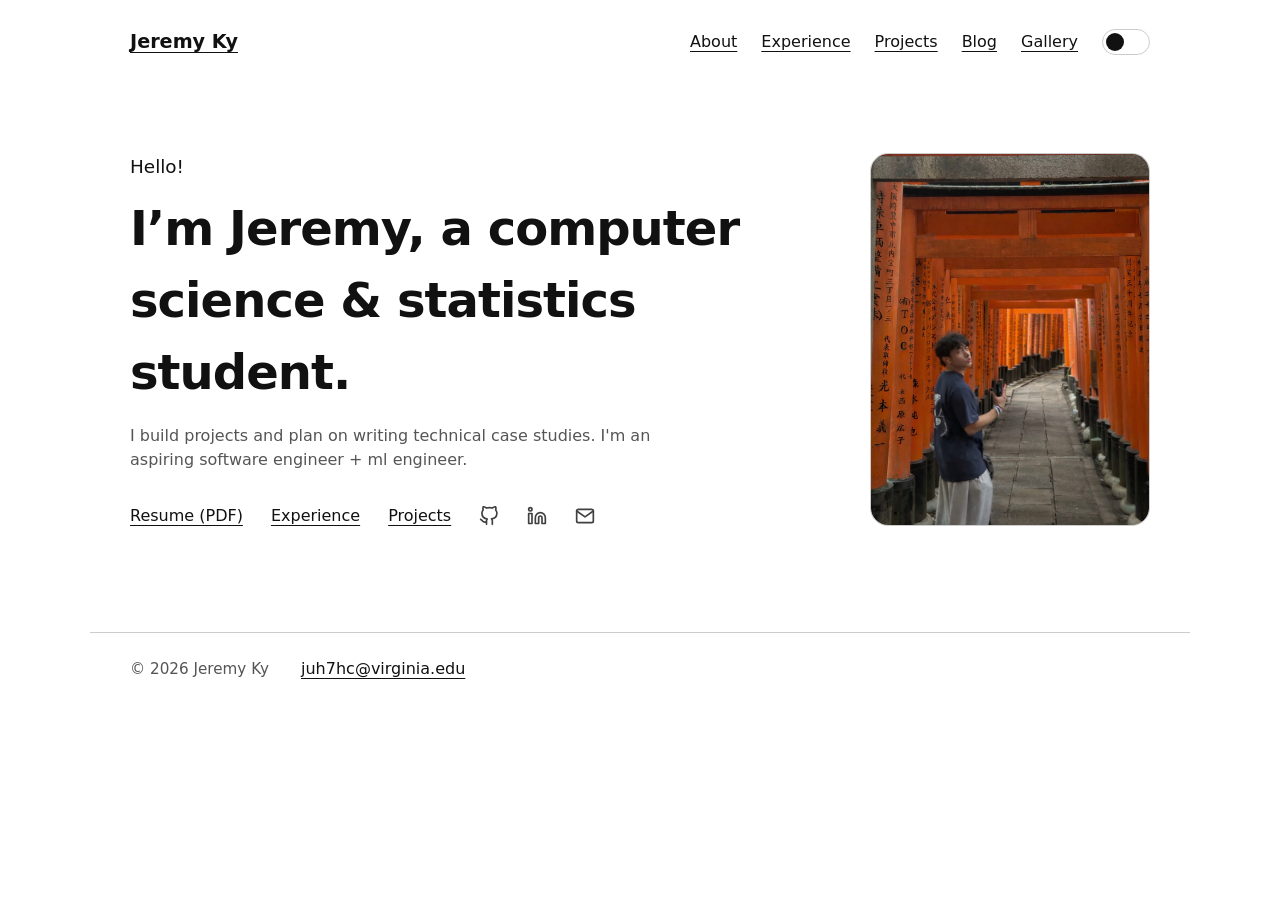
==== index.html @ c3c77dd1 "fix for github" ====
<!DOCTYPE html>
<html lang="en" data-theme="light">
<head>
  <meta charset="UTF-8" />
  <meta name="viewport" content="width=device-width, initial-scale=1.0" />
  <title>Jeremy Ky</title>
  <link rel="icon" href="assets/img/favicon.jpeg" type="image/jpeg">
  <link rel="stylesheet" href="/assets/css/styles.css" />
</head>

<body>
  <!-- NAV -->
  <header class="site-header">
    <nav class="nav container">
      <a class="nav__brand" href="/">Jeremy Ky</a>

      <div class="nav__right">
        <a href="/pages/about.html">About</a>
        <a href="/pages/experience.html">Experience</a>
        <a href="/pages/projects.html">Projects</a>
        <a href="/pages/blog.html">Blog</a>
        <a href="/pages/gallery.html">Gallery</a>

        <!-- Theme toggle -->
<button class="theme-toggle" type="button" aria-label="Toggle black/white theme">
  <span class="toggle-track">
    <span class="toggle-thumb"></span>
  </span>
</button>


      </div>
    </nav>
  </header>

  <!-- HERO -->
  <main class="container">
    <section class="hero">
      <div class="hero__text">
        <p class="hero__hello">Hello!</p>

        <h1 class="hero__title">I’m Jeremy, a computer science & statistics student.</h1>

        <p class="hero__subtitle">
          I build projects and plan on writing technical case studies. I'm an aspiring software engineer + ml engineer.
        </p>

        <div class="hero__links">
          <a href="/assets/resume/Jeremy_Ky_Resume.pdf" target="_blank" rel="noreferrer">
    Resume (PDF)
          <a href="/pages/experience.html">Experience</a>
          <a href="/pages/projects.html">Projects</a>
          <a href="https://github.com/jeremyky" target="_blank" rel="noreferrer" aria-label="GitHub" class="icon-link">
            <svg width="20" height="20" viewBox="0 0 24 24" fill="none" stroke="currentColor" stroke-width="2" stroke-linecap="round" stroke-linejoin="round">
              <path d="M9 19c-5 1.5-5-2.5-7-3m14 6v-3.87a3.37 3.37 0 0 0-.94-2.61c3.14-.35 6.44-1.54 6.44-7A5.44 5.44 0 0 0 20 4.77 5.07 5.07 0 0 0 19.91 1S18.73.65 16 2.48a13.38 13.38 0 0 0-7 0C6.27.65 5.09 1 5.09 1A5.07 5.07 0 0 0 5 4.77a5.44 5.44 0 0 0-1.5 3.78c0 5.42 3.3 6.61 6.44 7A3.37 3.37 0 0 0 9 18.13V22"></path>
            </svg>
          </a>
          <a href="https://www.linkedin.com/in/jeremyky" target="_blank" rel="noreferrer" aria-label="LinkedIn" class="icon-link">
            <svg width="20" height="20" viewBox="0 0 24 24" fill="none" stroke="currentColor" stroke-width="2" stroke-linecap="round" stroke-linejoin="round">
              <path d="M16 8a6 6 0 0 1 6 6v7h-4v-7a2 2 0 0 0-2-2 2 2 0 0 0-2 2v7h-4v-7a6 6 0 0 1 6-6z"></path>
              <rect x="2" y="9" width="4" height="12"></rect>
              <circle cx="4" cy="4" r="2"></circle>
            </svg>
          </a>
          <a href="mailto:juh7hc@virginia.edu" aria-label="Email" class="icon-link">
            <svg width="20" height="20" viewBox="0 0 24 24" fill="none" stroke="currentColor" stroke-width="2" stroke-linecap="round" stroke-linejoin="round">
              <path d="M4 4h16c1.1 0 2 .9 2 2v12c0 1.1-.9 2-2 2H4c-1.1 0-2-.9-2-2V6c0-1.1.9-2 2-2z"></path>
              <polyline points="22,6 12,13 2,6"></polyline>
            </svg>
          </a>

        </div>
      </div>

      <div class="hero__media">
        <img
          class="portrait"
          src="/assets/img/homepage-photo.png"
          alt="Portrait of Jeremy Ky"
          loading="lazy"
        />
      </div>
    </section>
  </main>

  <!-- FOOTER -->
  <footer class="site-footer">
    <div class="container footer">
      <p class="footer__small">© <span id="year"></span> Jeremy Ky</p>
      <div class="footer__links">
        <a href="mailto:juh7hc@virginia.edu">juh7hc@virginia.edu</a>
      </div>
    </div>
  </footer>

<script>
  // Set year
  document.getElementById("year").textContent = new Date().getFullYear();

  const root = document.documentElement;
  const btn = document.querySelector(".theme-toggle");

  const saved = localStorage.getItem("theme");
  if (saved) {
    root.setAttribute("data-theme", saved);
  }

  btn.addEventListener("click", () => {
    const current = root.getAttribute("data-theme") || "light";
    const next = current === "bw" ? "light" : "bw";
    root.setAttribute("data-theme", next);
    localStorage.setItem("theme", next);
  });
</script>

</body>
</html>
---- assets/css/styles.css ----
/* --------- CSS RESET (lightweight) --------- */
* { box-sizing: border-box; }
html, body { height: 100%; }
body { margin: 0; }
img { max-width: 100%; display: block; }

/* --------- THEME VARIABLES --------- */
:root {
  /* Light theme (default) */

  --bg: #ffffff;
  --text: #111111;
  --muted: #555555;
  --link: #111111;
  --border: rgba(0, 0, 0, 0.2);



  --maxw: 1100px;
  --padx: 2.5rem;
  --pady: 2.25rem;

  --font: ui-sans-serif, system-ui, -apple-system, Segoe UI, Roboto, Helvetica, Arial, "Apple Color Emoji", "Segoe UI Emoji";
}

/* dark mode */
html[data-theme="bw"] {
  --bg: #000000;
  --text: #ffffff;
  --muted: #cccccc;
  --link: #ffffff;
  --border: rgba(255, 255, 255, 0.25);
}


/* --------- BASE --------- */
body {
  font-family: var(--font);
  background: var(--bg);
  color: var(--text);
  line-height: 1.5;
}

a {
  color: var(--link);
  text-decoration: underline;
  text-underline-offset: 4px;
}

a:hover {
  opacity: 0.85;
}

.container {
  max-width: var(--maxw);
  margin: 0 auto;
  padding-left: var(--padx);
  padding-right: var(--padx);
}

/* --------- NAV --------- */
.site-header {
  padding-top: 1.75rem;
}

.nav {
  display: flex;
  align-items: center;
  justify-content: space-between;
}

.nav__brand {
  font-size: 1.2rem;
  font-weight: 600;
}

.nav__right {
  display: flex;
  align-items: center;
  gap: 1.5rem;
}

.toggle-track {
  width: 48px;
  height: 26px;
  border-radius: 999px;
  border: 1px solid var(--border);
  padding: 3px;
  display: flex;
  align-items: center;
  background: transparent;
  transition: background 0.25s ease, border-color 0.25s ease;
}

.toggle-thumb {
  width: 18px;
  height: 18px;
  border-radius: 50%;
  background: var(--text);
  transform: translateX(0);
  transition: transform 0.25s ease, background 0.25s ease;
}

.theme-toggle {
    outline: none;
}

html[data-theme="bw"] .toggle-thumb {
  transform: translateX(22px);
}


.theme-toggle:focus-visible .toggle-track {
  box-shadow: 0 0 0 2px var(--text);
}

.theme-toggle {
  appearance: none;
  -webkit-appearance: none;
  background: transparent;
  border: 0;
  padding: 0;
  margin: 0;
  outline: none;
  box-shadow: none;
  cursor: pointer;
  line-height: 0;
}




/* --------- HERO --------- */
.hero {
  padding-top: 6rem;
  padding-bottom: 4rem;
  display: flex;
  align-items: flex-start;
  justify-content: space-between;
  gap: 3.5rem;
}

.hero__text {
  flex: 1;
  min-width: 320px;
}

.hero__hello {
  margin: 0 0 0.75rem 0;
  font-size: 1.15rem;
}

.hero__title {
  margin: 0 0 1rem 0;
  font-size: clamp(2rem, 4vw, 3rem);
  letter-spacing: -0.02em;
}

.hero__subtitle {
  margin: 0 0 2rem 0;
  color: var(--muted);
  max-width: 55ch;
}

.hero__links {
  display: flex;
  flex-wrap: wrap;
  align-items: center;
  gap: 1.25rem 1.75rem;
  margin-top: 0.5rem;
}

/* Icon links */
.icon-link {
  display: inline-flex;
  align-items: center;
  justify-content: center;
  color: var(--text);
  text-decoration: none;
  opacity: 0.8;
  transition: opacity 200ms ease, transform 200ms ease;
}

.icon-link:hover {
  opacity: 1;
  transform: translateY(-1px);
}

.icon-link svg {
  width: 20px;
  height: 20px;
  display: block;
}

.hero__media {
  width: 280px;
  flex: 0 0 auto;
}

.portrait {
  width: 100%;
  aspect-ratio: 3 / 4;       /* forces a vertical portrait box */
  object-fit: cover;          /* crops nicely */
  border-radius: 18px;
  border: 1px solid var(--border);
}

/* --------- FOOTER --------- */
.site-footer {
  padding-top: 2.5rem;
  padding-bottom: 2.5rem;
}

.footer {
  display: flex;
  align-items: baseline;
  justify-content: flex-start;
  gap: 2rem;
  border-top: 1px solid var(--border);
  padding-top: 1.5rem;
}

.footer__small {
  margin: 0;
  color: var(--muted);
  font-size: 0.95rem;
}

/* --------- RESPONSIVE --------- */
@media (max-width: 900px) {
  .hero {
    padding-top: 3.5rem;
    flex-direction: column;
    align-items: stretch;
  }

  .hero__media {
    width: min(360px, 100%);
  }

  .nav__right {
    gap: 1rem;
    flex-wrap: wrap;
    justify-content: flex-end;
  }

  .container {
    padding-left: 1.25rem;
    padding-right: 1.25rem;
  }
}


html, body {
  height: 100%;
  background: var(--bg);
}



/* --------- PAGE --------- */
.page {
  padding-top: 4.5rem;
  padding-bottom: 4rem;
}

.page__header {
  margin-bottom: 2.5rem;
}

.page__title {
  margin: 0 0 0.75rem 0;
  font-size: clamp(2rem, 3.5vw, 2.75rem);
  letter-spacing: -0.02em;
}

.page__subtitle {
  margin: 0;
  color: var(--muted);
  max-width: 70ch;
}

/* --------- PROJECTS GRID --------- */
.projects {
  display: grid;
  grid-template-columns: repeat(2, minmax(0, 1fr));
  gap: 1.75rem;
}

@media (max-width: 900px) {
  .projects {
    grid-template-columns: 1fr;
  }
}

/* --------- CARD --------- */
.card {
  border: 1px solid var(--border);
  border-radius: 18px;
  padding: 1.25rem 1.25rem;
  background: transparent;
}

.card__top {
  display: flex;
  align-items: flex-start;
  justify-content: space-between;
  gap: 1rem;
  margin-bottom: 0.75rem;
}

.card__title {
  margin: 0;
  font-size: 1.25rem;
}

.card__desc {
  margin: 0 0 1rem 0;
  color: var(--muted);
}

.card__links {
  display: flex;
  gap: 1.25rem;
}

/* --------- TAGS --------- */
.tags {
  display: flex;
  flex-wrap: wrap;
  gap: 0.5rem;
  justify-content: flex-end;
}

.tag {
  border: 1px solid var(--border);
  border-radius: 999px;
  padding: 0.25rem 0.6rem;
  font-size: 0.85rem;
  color: var(--text);
}

/* =========================
   GALLERY PAGE
========================= */

/* Filters (simple, consistent with your design) */
.gallery-filters {
  display: flex;
  flex-wrap: wrap;
  gap: 0.6rem;
  margin: 0 0 1.5rem 0;
}

.pill {
  border: 1px solid var(--border);
  background: transparent;
  color: var(--text);
  padding: 0.35rem 0.75rem;
  border-radius: 999px;
  font: inherit;
  cursor: pointer;
  opacity: 0.8;
}

.pill:hover { opacity: 1; }

.pill.is-active {
  opacity: 1;
  background: var(--text);
  color: var(--bg);
}

/* Grid */
.gallery {
  display: grid;
  grid-template-columns: repeat(3, minmax(0, 1fr));
  gap: 1.25rem;
}

@media (max-width: 1000px) {
  .gallery { grid-template-columns: repeat(2, minmax(0, 1fr)); }
}

@media (max-width: 650px) {
  .gallery { grid-template-columns: 1fr; }
}

/* Card */
.gallery-card {
  border: 1px solid var(--border);
  border-radius: 18px;
  overflow: hidden;
  background: transparent;
}

/* Clickable image area */
.gallery-card__btn {
  width: 100%;
  border: 0;
  padding: 0;
  background: transparent;
  cursor: pointer;
  text-align: left;
}

/* Make all thumbnails consistent:
   - fixed aspect ratio
   - object-fit cover so they crop nicely
*/
.gallery-card img {
  width: 100%;
  aspect-ratio: 4 / 3;   /* change to 1/1 if you prefer squares */
  object-fit: cover;
  display: block;
  transition: transform 160ms ease, opacity 160ms ease;
}

.gallery-card__btn:hover img {
  transform: scale(1.02);
  opacity: 0.96;
}

/* Caption */
.gallery-card__cap {
  padding: 0.9rem 1rem 1rem;
  display: flex;
  justify-content: space-between;
  align-items: baseline;
  gap: 1rem;
}

.gallery-card__title {
  margin: 0;
  font-size: 1rem;
  font-weight: 600;
}

.gallery-card__meta {
  margin: 0;
  font-size: 0.9rem;
  color: var(--muted);
  white-space: nowrap;
}

/* =========================
   LIGHTBOX (optional)
========================= */
.lightbox[hidden] { display: none; }

.lightbox {
  position: fixed;
  inset: 0;
  z-index: 9999;
}

.lightbox__backdrop {
  position: absolute;
  inset: 0;
  background: rgba(0,0,0,0.7);
}

html[data-theme="bw"] .lightbox__backdrop {
  background: rgba(255,255,255,0.12);
}

.lightbox__panel {
  position: relative;
  width: min(1100px, 92vw);
  margin: 6vh auto 0;
  border-radius: 18px;
  overflow: hidden;
  border: 1px solid var(--border);
  background: var(--bg);
}

.lightbox__img {
  width: 100%;
  height: auto;
  display: block;
  background: var(--bg);
}

.lightbox__close {
  position: absolute;
  top: 0.6rem;
  right: 0.7rem;
  width: 40px;
  height: 40px;
  border-radius: 999px;
  border: 1px solid var(--border);
  background: var(--bg);
  color: var(--text);
  font-size: 1.6rem;
  line-height: 1;
  cursor: pointer;
}

.lightbox__close:hover { opacity: 0.85; }


/* =========================
   GALLERY (FLIP CARDS)
========================= */

.gallery {
  display: grid;
  grid-template-columns: repeat(3, minmax(0, 1fr));
  gap: 1.25rem;
}

@media (max-width: 1000px) {
  .gallery { grid-template-columns: repeat(2, minmax(0, 1fr)); }
}
@media (max-width: 650px) {
  .gallery { grid-template-columns: 1fr; }
}

/* Outer card */
.flip {
  border: 1px solid var(--border);
  border-radius: 18px;
  overflow: hidden;
  background: transparent;
}

/* Clickable inner wrapper */
.flip__inner {
  width: 100%;
  border: 0;
  padding: 0;
  background: transparent;
  cursor: pointer;
  display: block;

  /* flip setup */
  position: relative;
  perspective: 1000px;
  line-height: 0;
}

/* preserve sizing + ensure all images fit uniformly */
.flip__face {
  width: 100%;
  aspect-ratio: 4 / 3;    /* change to 1/1 if you want square */
  backface-visibility: hidden;
  transform-style: preserve-3d;
  transition: transform 220ms ease;
}

/* FRONT */
.flip__front {
  transform: rotateY(0deg);
}

.flip__front img {
  width: 100%;
  height: 100%;
  object-fit: cover;
  display: block;
  transition: transform 160ms ease, opacity 160ms ease;
}

/* subtle hover */
.flip__inner:hover .flip__front img {
  transform: scale(1.02);
  opacity: 0.96;
}

/* BACK */
.flip__back {
  position: absolute;
  inset: 0;
  transform: rotateY(180deg);
  background: var(--bg);
  color: var(--text);

  /* center content */
  display: flex;
  align-items: center;
  justify-content: center;
  padding: 1rem;
}

/* caption block on back */
.flip__cap {
  width: 100%;
  max-width: 48ch;
  line-height: 1.45;
}

.flip__title {
  margin: 0 0 0.35rem 0;
  font-size: 1.05rem;
  font-weight: 600;
}

.flip__meta {
  margin: 0 0 0.75rem 0;
  color: var(--muted);
  font-size: 0.9rem;
}

.flip__desc {
  margin: 0;
  color: var(--text);
  font-size: 0.95rem;
  opacity: 0.95;
}

/* flipped state */
.flip.is-flipped .flip__front { transform: rotateY(180deg); }
.flip.is-flipped .flip__back  { transform: rotateY(360deg); }

/* keyboard focus */
.flip__inner:focus-visible {
  outline: none;
  box-shadow: 0 0 0 2px var(--text);
}

/* Reduced motion */
@media (prefers-reduced-motion: reduce) {
  .flip__face { transition: none; }
  .flip__front img { transition: none; }
}


/* =========================
   FLIP GALLERY CARDS
========================= */

/* Grid (if not already defined elsewhere) */
.gallery {
  display: grid;
  grid-template-columns: repeat(3, minmax(0, 1fr));
  gap: 1.25rem;
}

@media (max-width: 1000px) {
  .gallery { grid-template-columns: repeat(2, minmax(0, 1fr)); }
}

@media (max-width: 650px) {
  .gallery { grid-template-columns: 1fr; }
}

/* Outer card */
.flip {
  border: 1px solid var(--border);
  border-radius: 18px;
  overflow: hidden;
  background: transparent;
}

/* Clickable inner wrapper */
.flip__inner {
  width: 100%;
  padding: 0;
  border: 0;
  background: transparent;
  cursor: pointer;

  position: relative;
  perspective: 1000px;
  display: block;
  line-height: 0;
}

/* Faces (shared) */
.flip__face {
  width: 100%;
  aspect-ratio: 4 / 3;          /* change to 1 / 1 for square */
  backface-visibility: hidden;
  transform-style: preserve-3d;
  transition: transform 220ms ease;
}

/* FRONT */
.flip__front {
  transform: rotateY(0deg);
}

.flip__front img {
  width: 100%;
  height: 100%;
  object-fit: cover;
  display: block;
  transition: transform 160ms ease, opacity 160ms ease;
}

/* Subtle hover */
.flip__inner:hover .flip__front img {
  transform: scale(1.02);
  opacity: 0.96;
}

/* BACK */
.flip__back {
  position: absolute;
  inset: 0;
  transform: rotateY(180deg);
  background: var(--bg);
  color: var(--text);

  display: flex;
  align-items: center;
  justify-content: center;
  padding: 1rem;
}

/* Single clean line */
.flip__line {
  margin: 0;
  max-width: 28ch;
  text-align: center;
  line-height: 1.35;
  font-size: 1rem;
  color: var(--muted);
}

/* Flipped state */
.flip.is-flipped .flip__front {
  transform: rotateY(180deg);
}

.flip.is-flipped .flip__back {
  transform: rotateY(360deg);
}

/* Keyboard accessibility */
.flip__inner:focus-visible {
  outline: none;
  box-shadow: 0 0 0 2px var(--text);
}

/* Reduced motion support */
@media (prefers-reduced-motion: reduce) {
  .flip__face {
    transition: none;
  }

  .flip__front img {
    transition: none;
  }
}


/* =========================
   ABOUT PAGE TYPOGRAPHY
========================= */

.about__grid {
  display: block;
}

/* Main reading column */
.about__main {
  width: 100%;                     /* use full container width */
  overflow: hidden;                /* contain floated carousel */
}


.about__main p {
  margin: 0 0 1rem 0;
  font-size: 1.02rem;           /* slightly nicer for reading */
  line-height: 1.7;
  color: var(--text);
}

.about__main p:last-child {
  margin-bottom: 0;
}

/* Style inline links in about content */
.about__main p a {
  text-decoration: none;
  font-weight: 600;
  color: var(--muted);
  transition: opacity 200ms ease;
}

.about__main p a:hover {
  opacity: 0.7;
}

/* Dark mode link color adjustment */
html[data-theme="bw"] .about__main p a {
  color: var(--muted);
}

/* Sidebar cards */
.about__side {
  display: grid;
  gap: 1rem;
}

.about__card {
  border: 1px solid var(--border);
  border-radius: 18px;
  padding: 1.1rem 1.1rem;
}

.about__h2 {
  margin: 0 0 0.75rem 0;
  font-size: 1.05rem;
  letter-spacing: -0.01em;
}

.about__links {
  display: flex;
  flex-wrap: wrap;
  gap: 0.6rem 0.9rem;
}

.about__mini {
  margin: 0.25rem 0 0 1.1rem;
  padding: 0;
}

.about__mini li {
  margin: 0.35rem 0;
  color: var(--muted);
}



/* =========================
   ABOUT PHOTO CAROUSEL
========================= */

.about-gallery {
  float: right;
  width: 320px;                 /* controls carousel size */
  margin: 0.25rem 0 1.5rem 2rem; /* space from text */
  shape-outside: margin-box;
}

.carousel {
  display: block;
}

.carousel__frame {
  margin: 0 0 0.5rem 0;
  border: 1px solid var(--border);
  border-radius: 18px;
  overflow: hidden;
  background: transparent;
}

.carousel__frame {
  position: relative;
  overflow: hidden;
}

.carousel__img {
  width: 100%;
  aspect-ratio: 4 / 5;          /* vertical portrait orientation */
  object-fit: cover;
  display: block;
  cursor: pointer;              /* click image to advance */
  transition: opacity 400ms ease-in-out;
}

.carousel__img:hover {
  opacity: 0.95;
}

.carousel__cap {
  border-top: 1px solid var(--border);
  padding: 0.6rem 0.75rem;
  font-size: 0.9rem;
  color: var(--muted);
  text-align: center;
}

/* Minimal controls */
.carousel__controls {
  display: flex;
  justify-content: center;
  gap: 0.5rem;
  margin-top: 0.5rem;
}

.carousel__btn {
  width: 32px;
  height: 32px;
  border-radius: 999px;
  border: 1px solid var(--border);
  background: transparent;
  color: var(--text);
  cursor: pointer;
  line-height: 1;
  font-size: 0.95rem;
  transition: opacity 150ms ease, border-color 150ms ease;
}

.carousel__btn:hover {
  opacity: 0.7;
  border-color: var(--text);
}

.carousel__btn:focus-visible {
  outline: none;
  box-shadow: 0 0 0 2px var(--text);
}

/* Mobile: stack carousel above text */
@media (max-width: 800px) {
  .about-gallery {
    float: none;
    width: 100%;
    margin: 0 0 1.5rem 0;
    max-width: 400px;
  }
  
  .carousel__img {
    aspect-ratio: 16 / 10;      /* wider on mobile */
  }
}


/* Clear float after main text */
.about__main::after {
  content: "";
  display: block;
  clear: both;
}
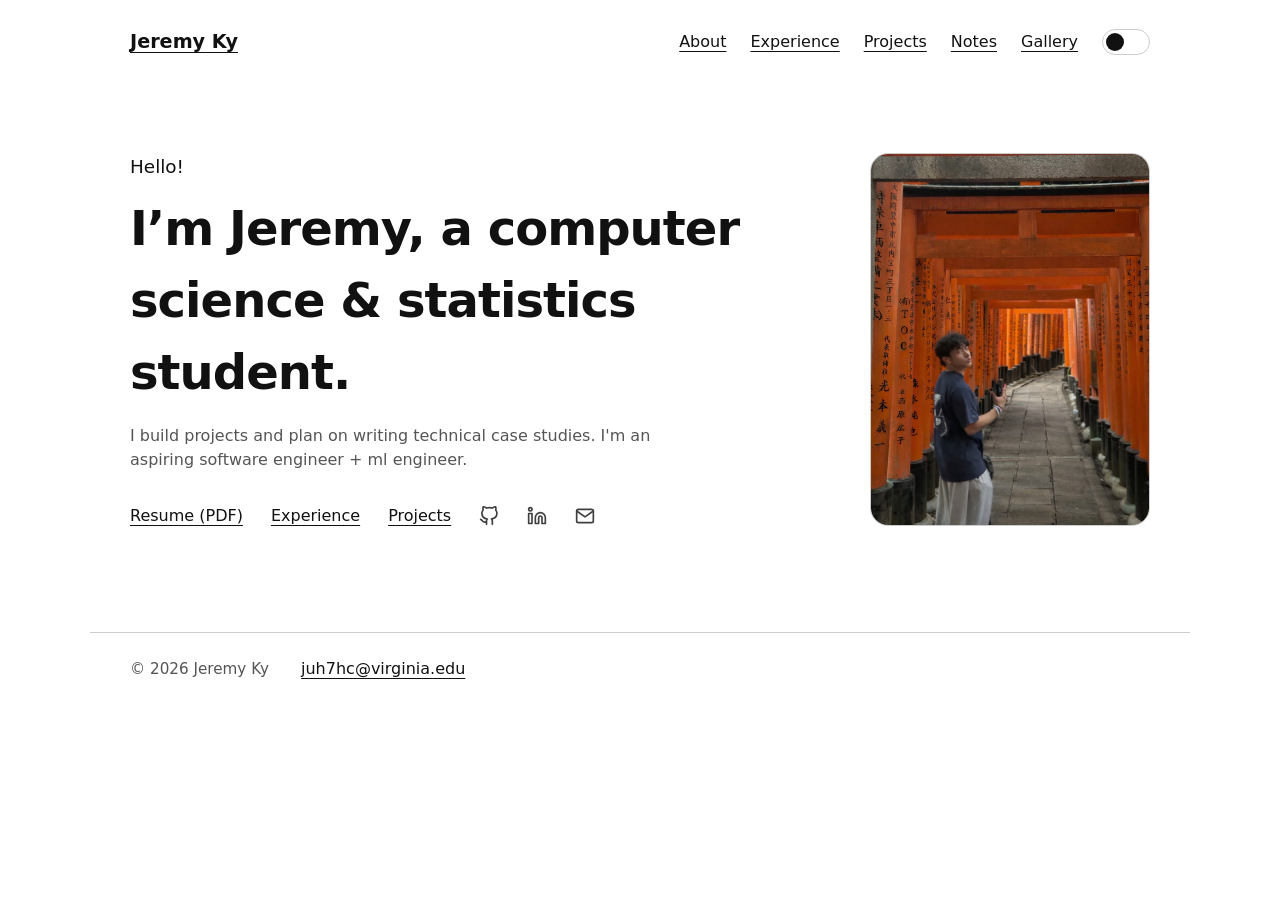
==== commit 879fbbfe: "updates + notes base" ====
--- a/index.html
+++ b/index.html
@@ -18,7 +18,7 @@
         <a href="/pages/about.html">About</a>
         <a href="/pages/experience.html">Experience</a>
         <a href="/pages/projects.html">Projects</a>
-        <a href="/pages/blog.html">Blog</a>
+        <a href="/pages/notes/index.html">Notes</a>
         <a href="/pages/gallery.html">Gallery</a>
 
         <!-- Theme toggle -->
--- a/assets/css/styles.css
+++ b/assets/css/styles.css
@@ -839,38 +839,34 @@
   display: block;
 }
 
-.carousel__frame {
+/* Carousel flip card */
+.carousel__flip {
   margin: 0 0 0.5rem 0;
-  border: 1px solid var(--border);
-  border-radius: 18px;
-  overflow: hidden;
-  background: transparent;
-}
-
-.carousel__frame {
-  position: relative;
-  overflow: hidden;
-}
-
-.carousel__img {
+}
+
+.carousel__flip .flip__face {
+  aspect-ratio: 4 / 5;          /* vertical portrait orientation */
+}
+
+.carousel__flip .flip__front img,
+.carousel__flip .flip__back img {
   width: 100%;
-  aspect-ratio: 4 / 5;          /* vertical portrait orientation */
+  height: 100%;
   object-fit: cover;
   display: block;
-  cursor: pointer;              /* click image to advance */
-  transition: opacity 400ms ease-in-out;
-}
-
-.carousel__img:hover {
-  opacity: 0.95;
+}
+
+.carousel__flip .flip__back {
+  background: var(--bg);
 }
 
 .carousel__cap {
-  border-top: 1px solid var(--border);
+  margin: 0 0 0.5rem 0;
   padding: 0.6rem 0.75rem;
   font-size: 0.9rem;
   color: var(--muted);
   text-align: center;
+  min-height: 2.5rem;
 }
 
 /* Minimal controls */
@@ -925,3 +921,261 @@
   display: block;
   clear: both;
 }
+
+/* =========================
+   BLOG (password-protected)
+========================= */
+.blog-gate {
+  max-width: 400px;
+}
+
+.blog-auth-form {
+  display: flex;
+  flex-direction: column;
+  gap: 0.75rem;
+  margin-top: 1rem;
+}
+
+.blog-auth-form input {
+  padding: 0.6rem 0.9rem;
+  border: 1px solid var(--border);
+  border-radius: 12px;
+  font: inherit;
+  background: var(--bg);
+  color: var(--text);
+}
+
+.blog-auth-form .btn {
+  padding: 0.6rem 1rem;
+  border: 1px solid var(--border);
+  border-radius: 12px;
+  background: var(--text);
+  color: var(--bg);
+  font: inherit;
+  cursor: pointer;
+  text-decoration: none;
+  display: inline-block;
+  text-align: center;
+}
+
+.blog-auth-error {
+  margin-top: 0.75rem;
+  color: #c00;
+}
+
+html[data-theme="bw"] .blog-auth-error {
+  color: #f66;
+}
+
+.blog-list {
+  display: grid;
+  gap: 1.25rem;
+}
+
+.blog-list .card__title a {
+  text-decoration: none;
+}
+
+.blog-post__body {
+  max-width: 70ch;
+}
+
+.blog-post__body p {
+  margin: 0 0 1rem 0;
+  line-height: 1.7;
+}
+
+.blog-post__body h2 {
+  margin: 2rem 0 0.75rem 0;
+  font-size: 1.25rem;
+}
+
+.blog-post__body h3 {
+  margin: 1.5rem 0 0.5rem 0;
+  font-size: 1.1rem;
+}
+
+.blog-post__body ul {
+  margin: 0 0 1rem 0;
+  padding-left: 1.5rem;
+}
+
+.blog-post__body li {
+  margin: 0.35rem 0;
+}
+
+.blog-post__body code {
+  font-size: 0.9em;
+  padding: 0.15rem 0.4rem;
+  background: var(--border);
+  border-radius: 4px;
+}
+
+/* =========================
+   NOTES PAGE: topics + outline
+========================= */
+.notes-layout {
+  display: grid;
+  grid-template-columns: minmax(0, 200px) 1fr minmax(0, 220px);
+  gap: 2rem;
+  align-items: start;
+  margin-top: 1.5rem;
+}
+
+/* Single topic page: content + outline only (no left sidebar) */
+.notes-layout.notes-topic-page {
+  grid-template-columns: 1fr minmax(0, 220px);
+}
+
+.notes-topics {
+  position: sticky;
+  top: 2rem;
+  border-right: 1px solid var(--border);
+  padding-right: 1.25rem;
+}
+
+.notes-topics__title {
+  margin: 0 0 0.75rem 0;
+  font-size: 0.8rem;
+  font-weight: 600;
+  text-transform: uppercase;
+  letter-spacing: 0.04em;
+  color: var(--muted);
+}
+
+.notes-topics__list {
+  list-style: none;
+  margin: 0;
+  padding: 0;
+}
+
+.notes-topics__item {
+  margin: 0;
+}
+
+.notes-topics__link {
+  display: block;
+  padding: 0.4rem 0;
+  font-size: 0.95rem;
+  color: var(--text);
+  text-decoration: none;
+  border-radius: 8px;
+  transition: background 0.15s ease, color 0.15s ease;
+}
+
+.notes-topics__link:hover {
+  background: var(--border);
+  color: var(--text);
+}
+
+.notes-topics__link.is-active {
+  font-weight: 600;
+  color: var(--text);
+}
+
+.notes-topic {
+  display: none;
+}
+
+.notes-topic.is-visible {
+  display: block;
+}
+
+.notes-outline {
+  position: sticky;
+  top: 2rem;
+  border-left: 1px solid var(--border);
+  padding-left: 1.25rem;
+}
+
+.notes-outline__title {
+  margin: 0 0 0.75rem 0;
+  font-size: 0.8rem;
+  font-weight: 600;
+  text-transform: uppercase;
+  letter-spacing: 0.04em;
+  color: var(--muted);
+}
+
+.notes-outline__nav {
+  list-style: none;
+  margin: 0;
+  padding: 0;
+}
+
+.notes-outline__item {
+  margin: 0;
+}
+
+.notes-outline__link {
+  display: block;
+  padding: 0.35rem 0;
+  font-size: 0.875rem;
+  color: var(--muted);
+  text-decoration: none;
+  border-radius: 6px;
+  transition: color 0.15s ease, background 0.15s ease;
+  line-height: 1.35;
+}
+
+.notes-outline__link:hover {
+  color: var(--text);
+}
+
+.notes-outline__link.is-active {
+  color: var(--text);
+  font-weight: 500;
+}
+
+.notes-outline__item--h3 .notes-outline__link {
+  padding-left: 0.75rem;
+  font-size: 0.8rem;
+}
+
+/* Notes index: list of topic links */
+.notes-index {
+  display: grid;
+  grid-template-columns: repeat(auto-fill, minmax(260px, 1fr));
+  gap: 1rem;
+  margin-top: 1.5rem;
+}
+
+.notes-index__link {
+  display: block;
+  padding: 1.25rem;
+  border: 1px solid var(--border);
+  border-radius: 18px;
+  color: var(--text);
+  text-decoration: none;
+  transition: border-color 0.15s ease, background 0.15s ease;
+}
+
+.notes-index__link:hover {
+  background: var(--border);
+}
+
+.notes-index__link strong {
+  font-size: 1.05rem;
+}
+
+@media (max-width: 1100px) {
+  .notes-layout {
+    grid-template-columns: 1fr;
+  }
+
+  .notes-topics {
+    border-right: none;
+    border-bottom: 1px solid var(--border);
+    padding-right: 0;
+    padding-bottom: 1rem;
+    position: static;
+  }
+
+  .notes-outline {
+    border-left: none;
+    border-top: 1px solid var(--border);
+    padding-left: 0;
+    padding-top: 1rem;
+    position: static;
+  }
+}
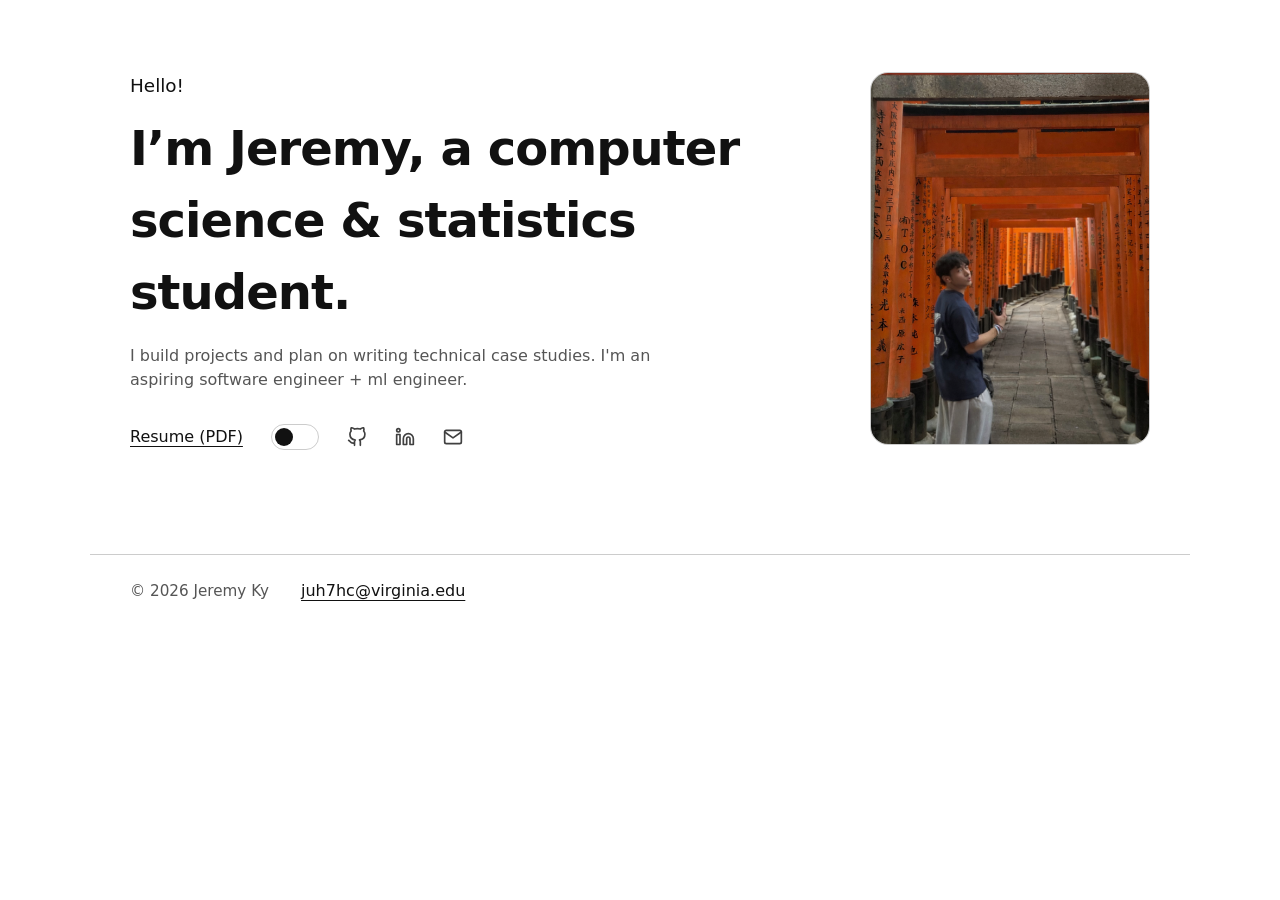
==== commit c5754fcd: "cleaned up" ====
--- a/index.html
+++ b/index.html
@@ -9,30 +9,6 @@
 </head>
 
 <body>
-  <!-- NAV -->
-  <header class="site-header">
-    <nav class="nav container">
-      <a class="nav__brand" href="/">Jeremy Ky</a>
-
-      <div class="nav__right">
-        <a href="/pages/about.html">About</a>
-        <a href="/pages/experience.html">Experience</a>
-        <a href="/pages/projects.html">Projects</a>
-        <a href="/pages/notes/index.html">Notes</a>
-        <a href="/pages/gallery.html">Gallery</a>
-
-        <!-- Theme toggle -->
-<button class="theme-toggle" type="button" aria-label="Toggle black/white theme">
-  <span class="toggle-track">
-    <span class="toggle-thumb"></span>
-  </span>
-</button>
-
-
-      </div>
-    </nav>
-  </header>
-
   <!-- HERO -->
   <main class="container">
     <section class="hero">
@@ -46,10 +22,12 @@
         </p>
 
         <div class="hero__links">
-          <a href="/assets/resume/Jeremy_Ky_Resume.pdf" target="_blank" rel="noreferrer">
-    Resume (PDF)
-          <a href="/pages/experience.html">Experience</a>
-          <a href="/pages/projects.html">Projects</a>
+          <a href="/assets/resume/Jeremy_Ky_Resume.pdf" target="_blank" rel="noreferrer">Resume (PDF)</a>
+          <button class="theme-toggle" type="button" aria-label="Toggle black/white theme">
+            <span class="toggle-track">
+              <span class="toggle-thumb"></span>
+            </span>
+          </button>
           <a href="https://github.com/jeremyky" target="_blank" rel="noreferrer" aria-label="GitHub" class="icon-link">
             <svg width="20" height="20" viewBox="0 0 24 24" fill="none" stroke="currentColor" stroke-width="2" stroke-linecap="round" stroke-linejoin="round">
               <path d="M9 19c-5 1.5-5-2.5-7-3m14 6v-3.87a3.37 3.37 0 0 0-.94-2.61c3.14-.35 6.44-1.54 6.44-7A5.44 5.44 0 0 0 20 4.77 5.07 5.07 0 0 0 19.91 1S18.73.65 16 2.48a13.38 13.38 0 0 0-7 0C6.27.65 5.09 1 5.09 1A5.07 5.07 0 0 0 5 4.77a5.44 5.44 0 0 0-1.5 3.78c0 5.42 3.3 6.61 6.44 7A3.37 3.37 0 0 0 9 18.13V22"></path>
--- a/assets/css/styles.css
+++ b/assets/css/styles.css
@@ -132,7 +132,7 @@
 
 /* --------- HERO --------- */
 .hero {
-  padding-top: 6rem;
+  padding-top: 4.5rem;
   padding-bottom: 4rem;
   display: flex;
   align-items: flex-start;
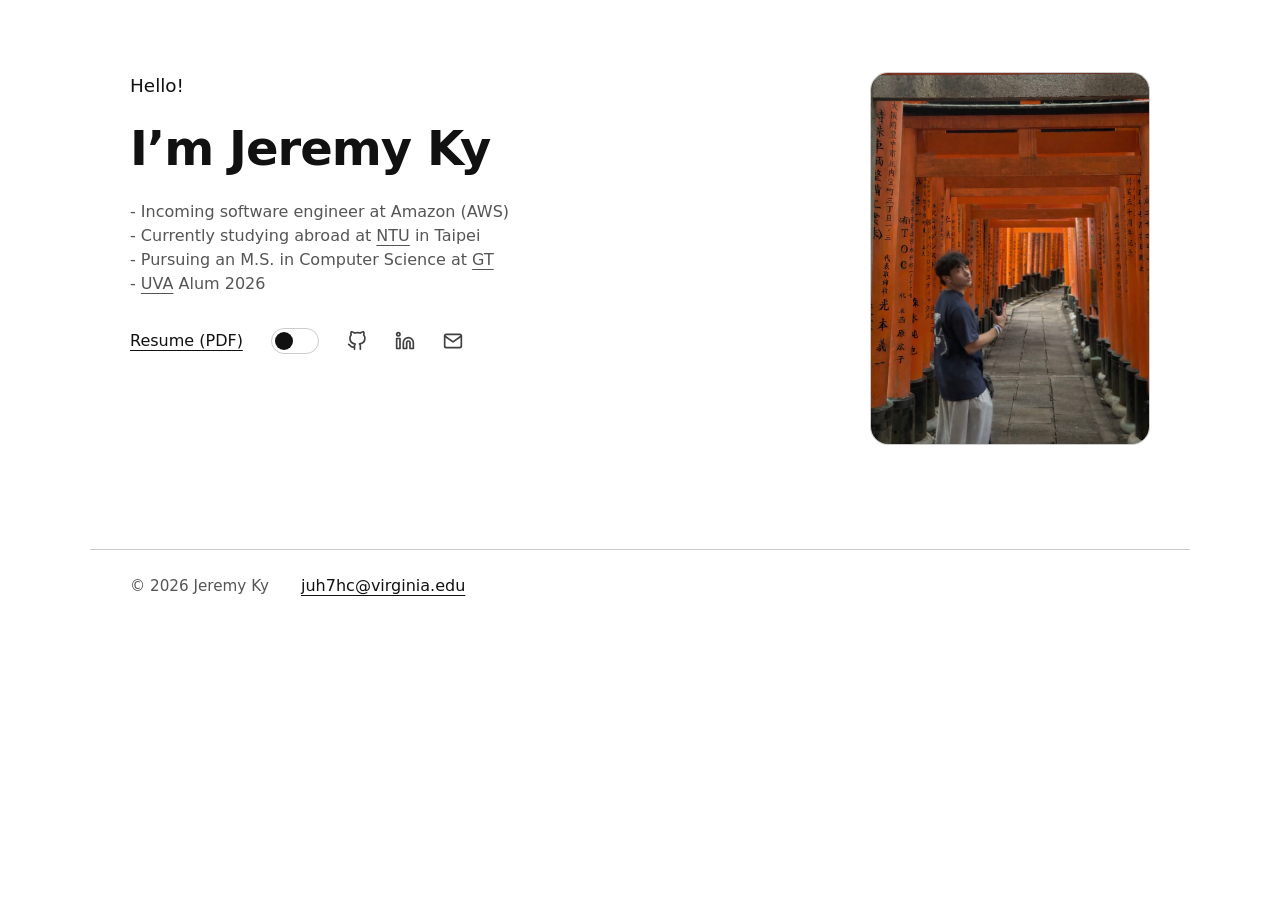
==== commit 46590eee: "Update homepage bio and university links" ====
--- a/index.html
+++ b/index.html
@@ -15,10 +15,11 @@
       <div class="hero__text">
         <p class="hero__hello">Hello!</p>
 
-        <h1 class="hero__title">I’m Jeremy, a computer science & statistics student.</h1>
+        <h1 class="hero__title">I’m Jeremy Ky</h1>
 
         <p class="hero__subtitle">
-          I build projects and plan on writing technical case studies. I'm an aspiring software engineer + ml engineer.
+          - Incoming software engineer at Amazon (AWS) <br> - Currently studying abroad at <a href="https://www.ntu.edu.tw/english/" target="_blank" rel="noreferrer" aria-label="National Taiwan University">NTU</a> in Taipei<br>
+          - Pursuing an M.S. in Computer Science at <a href="https://www.gatech.edu/" target="_blank" rel="noreferrer" aria-label="Georgia Institute of Technology">GT</a> <br> - <a href="https://www.virginia.edu/" target="_blank" rel="noreferrer" aria-label="University of Virginia">UVA</a> Alum 2026
         </p>
 
         <div class="hero__links">
--- a/assets/css/styles.css
+++ b/assets/css/styles.css
@@ -160,6 +160,10 @@
   margin: 0 0 2rem 0;
   color: var(--muted);
   max-width: 55ch;
+}
+
+.hero__subtitle a {
+  color: inherit;
 }
 
 .hero__links {
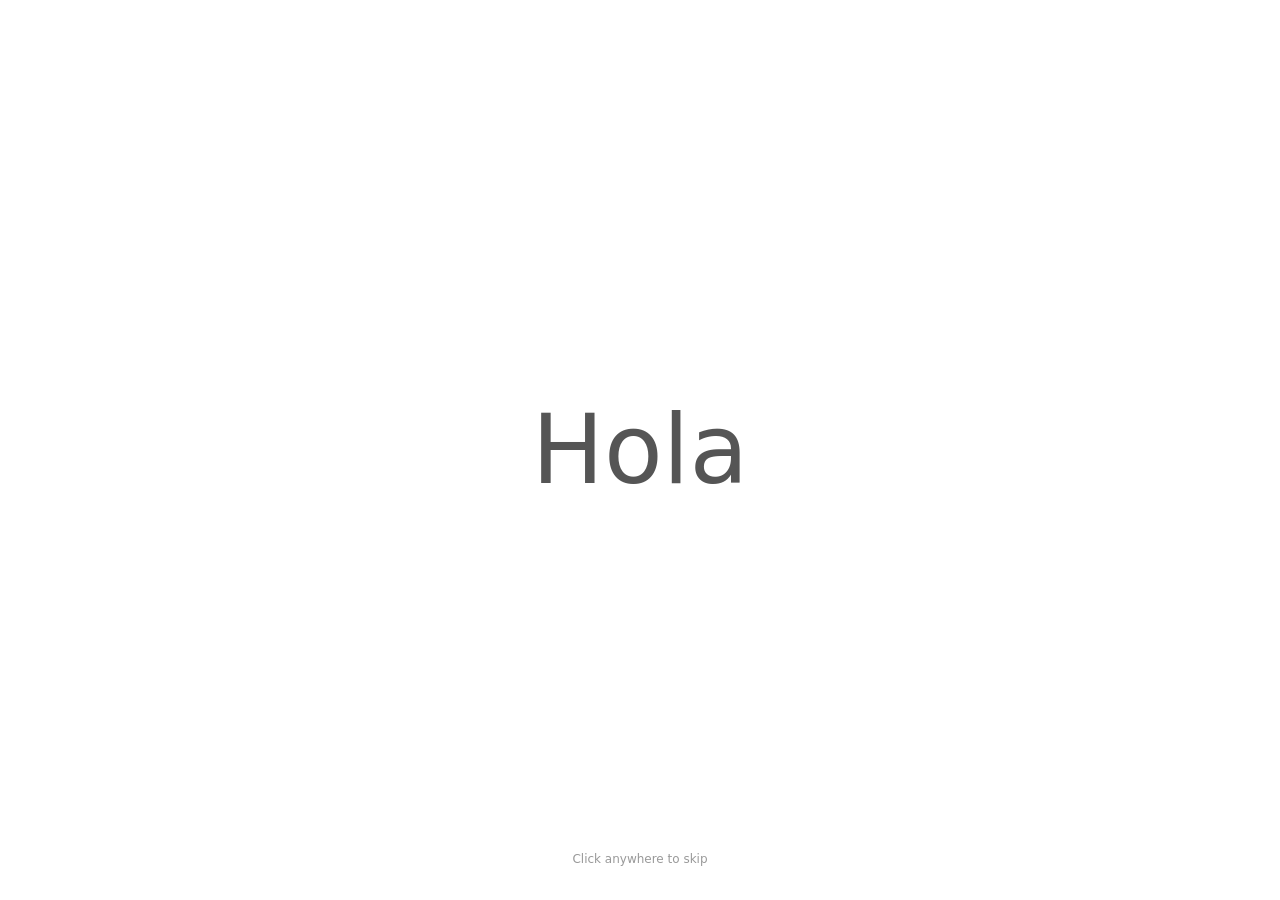
==== commit 0e21236a: "Animation intro" ====
--- a/index.html
+++ b/index.html
@@ -6,9 +6,24 @@
   <title>Jeremy Ky</title>
   <link rel="icon" href="assets/img/favicon.jpeg" type="image/jpeg">
   <link rel="stylesheet" href="/assets/css/styles.css" />
+  <script>
+    try {
+      const theme = localStorage.getItem('theme');
+      if (theme) document.documentElement.dataset.theme = theme;
+      if (!sessionStorage.getItem('welcome-seen') && !matchMedia('(prefers-reduced-motion: reduce)').matches) {
+        document.documentElement.classList.add('welcome-active');
+        window.welcomeFallback = setTimeout(() => document.documentElement.classList.remove('welcome-active'), 6000);
+      }
+    } catch (_) {}
+  </script>
+  <script src="/assets/js/welcome.js" defer></script>
 </head>
 
 <body>
+  <div class="welcome" aria-hidden="true">
+    <span class="welcome__greeting" lang="en">Hello</span>
+    <span class="welcome__hint">Click anywhere to skip</span>
+  </div>
   <!-- HERO -->
   <main class="container">
     <section class="hero">
--- a/assets/css/styles.css
+++ b/assets/css/styles.css
@@ -59,6 +59,71 @@
 }
 
 /* --------- NAV --------- */
+.welcome {
+  display: none;
+}
+
+.welcome-active .welcome {
+  position: fixed;
+  inset: 0;
+  z-index: 100;
+  display: grid;
+  place-items: center;
+  background: var(--bg);
+  cursor: pointer;
+  transition: background 750ms ease;
+}
+
+.welcome__greeting {
+  font-family: var(--font), "Noto Sans Khmer", "Khmer Sangam MN";
+  font-size: clamp(3rem, 9vw, 6rem);
+  line-height: 1.5;
+  font-weight: 400;
+  color: var(--muted);
+  transform-origin: top left;
+}
+
+.welcome__hint {
+  position: absolute;
+  bottom: 2rem;
+  color: var(--muted);
+  font-size: 0.75rem;
+  opacity: 0.6;
+}
+
+.welcome-active main,
+.welcome-active .site-footer {
+  visibility: hidden;
+  opacity: 0;
+}
+
+.welcome-active .hero__hello {
+  visibility: hidden;
+}
+
+.welcome-revealing .welcome {
+  background: transparent;
+}
+
+.welcome-revealing .welcome__hint {
+  opacity: 0;
+  transition: opacity 150ms;
+}
+
+.welcome-revealing main,
+.welcome-revealing .site-footer {
+  visibility: visible;
+  opacity: 1;
+  transition: opacity 750ms ease;
+}
+
+@media (prefers-reduced-motion: reduce) {
+  .welcome-active .welcome { display: none; }
+  .welcome-active main,
+  .welcome-active .site-footer,
+  .welcome-active .hero__hello { visibility: visible; opacity: 1; }
+}
+
 .site-header {
   padding-top: 1.75rem;
 }
